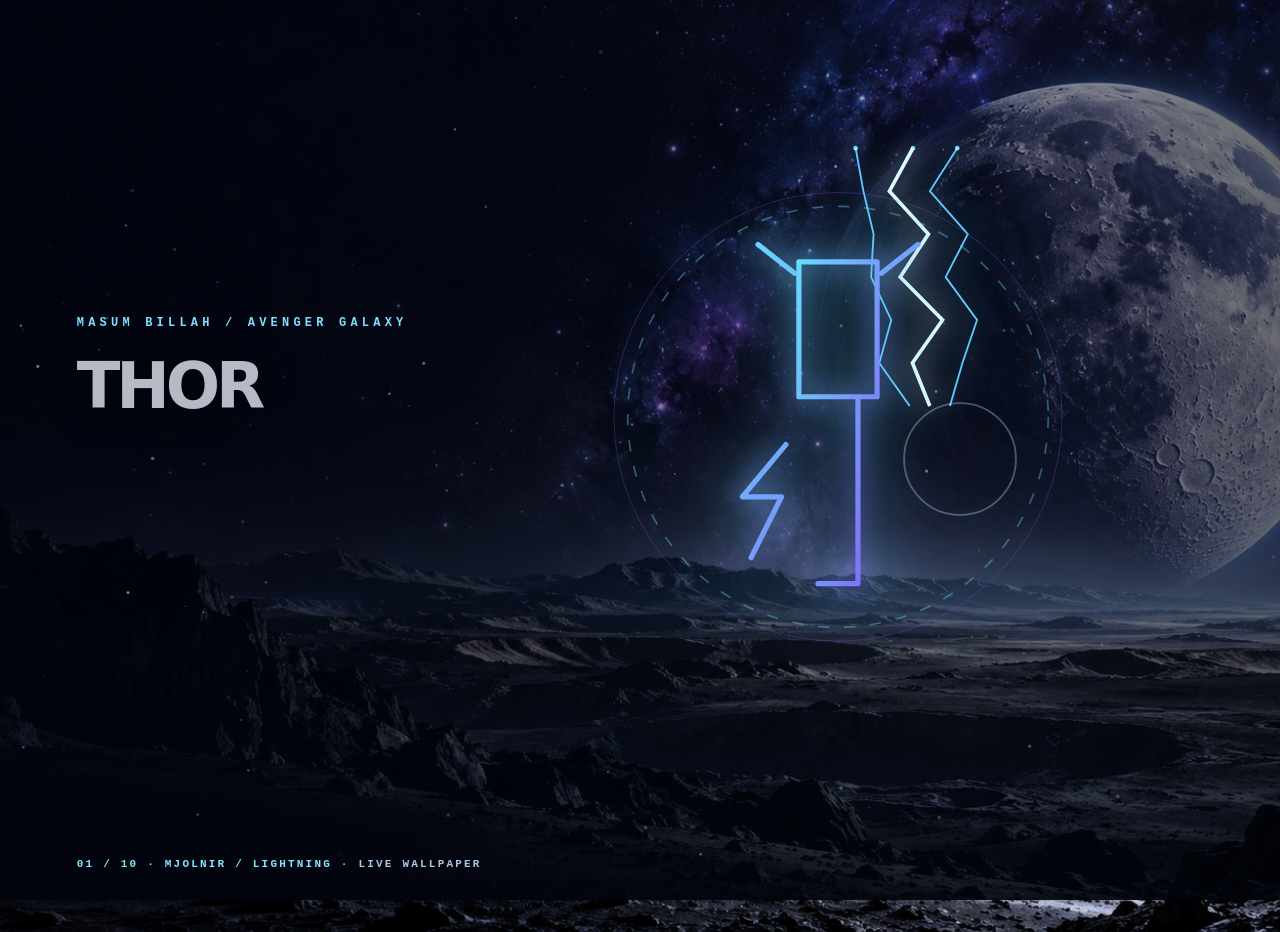
==== avenger-galaxy/wallpaper.html @ 28e288ff "Rename Hero Galaxy folder to Avenger Galaxy" ====
<!doctype html><html lang="en"><head><meta charset="utf-8"><meta name="viewport" content="width=device-width,initial-scale=1"><title>Avenger Galaxy • Live Wallpaper</title><link rel="stylesheet" href="style.css"></head><body class="wallpaper"><div id="scene-a" class="scene"></div><div id="scene-b" class="scene"></div><div class="veil"></div><canvas id="particles"></canvas><img id="art" class="hero-art" alt="Futuristic hero emblem"><main class="content"><div class="eyebrow">MASUM BILLAH / AVENGER GALAXY</div><h1 id="title">THOR</h1></main><div class="footer"><b id="count">01 / 10</b> · LIVE WALLPAPER</div><script src="app.js"></script></body></html>
---- avenger-galaxy/style.css ----
:root{color-scheme:dark;font-family:Inter,Segoe UI,system-ui,sans-serif}*{box-sizing:border-box}html,body{margin:0;width:100%;height:100%;overflow:hidden;background:#030511;color:#edf4ff}.scene{position:absolute;inset:-2%;background:center/cover no-repeat;opacity:0;transition:opacity 1.25s ease;transform:scale(1.03)}.scene.active{opacity:1;animation:slow-drift 12s ease-in-out alternate infinite}@keyframes slow-drift{to{transform:scale(1.105) translate(-.6%,.3%)}}.veil{position:absolute;inset:0;background:linear-gradient(90deg,rgba(1,4,14,.84),rgba(2,5,16,.32) 68%,rgba(1,3,10,.58)),linear-gradient(0deg,#02040ad9,transparent 35%)}#particles{position:absolute;inset:0;width:100%;height:100%;pointer-events:none}.hero-art{position:absolute;right:5%;top:9%;width:min(56vw,780px);height:75vh;max-height:730px;object-fit:contain;filter:drop-shadow(0 0 35px var(--accent));opacity:.88;transition:opacity .8s,transform 1.1s;transform:scale(.95)}.hero-art.enter{opacity:1;transform:scale(1.025)}.content{position:absolute;left:clamp(25px,6vw,100px);top:16%;width:min(590px,52vw);z-index:2}.eyebrow{font:600 12px/1.4 Consolas,monospace;letter-spacing:.35em;color:#80dfff}.content h1{font-size:clamp(45px,7vw,100px);line-height:.94;letter-spacing:-.065em;margin:24px 0 14px;text-shadow:0 5px 40px #03030c}.sub{letter-spacing:.22em;color:#a8b6d6;font-size:12px;font-weight:600}.search{display:flex;align-items:center;background:#0b142dce;border:1px solid #95cfff55;box-shadow:0 0 34px #47b9ff25;backdrop-filter:blur(15px);border-radius:16px;margin-top:45px;height:58px;padding:0 17px;gap:12px}.search span{font-size:24px;color:#7ad9fb}.search input{flex:1;min-width:0;border:0;outline:0;background:transparent;color:#fff;font:17px Segoe UI,sans-serif}.search input::placeholder{color:#a5b6d4}.links{display:flex;gap:11px;flex-wrap:wrap;margin-top:21px}.links a{color:#d6e8ff;text-decoration:none;padding:10px 14px;border:1px solid #78b5ed55;border-radius:11px;background:#0b142cb9;font-size:13px}.links a:hover{border-color:#80dfff;background:#214263}.footer{position:absolute;bottom:30px;left:clamp(25px,6vw,100px);font:600 11px Consolas,monospace;color:#a8c7df;letter-spacing:.2em;z-index:2}.footer b{color:#82e6ff}.wallpaper .search,.wallpaper .links,.wallpaper .sub{display:none}.wallpaper .content{top:35%}.wallpaper .content h1{font-size:clamp(38px,5vw,76px);opacity:.76}.wallpaper .hero-art{right:8%;width:min(53vw,750px)}@media(max-width:720px){.hero-art{right:-20%;width:90vw;top:18%;opacity:.45}.content{width:90vw;top:11%}.content h1{font-size:50px}.search{margin-top:26px}.footer{bottom:18px}}@media(prefers-reduced-motion:reduce){.scene.active{animation:none}.scene,.hero-art{transition:none}#particles{display:none}}
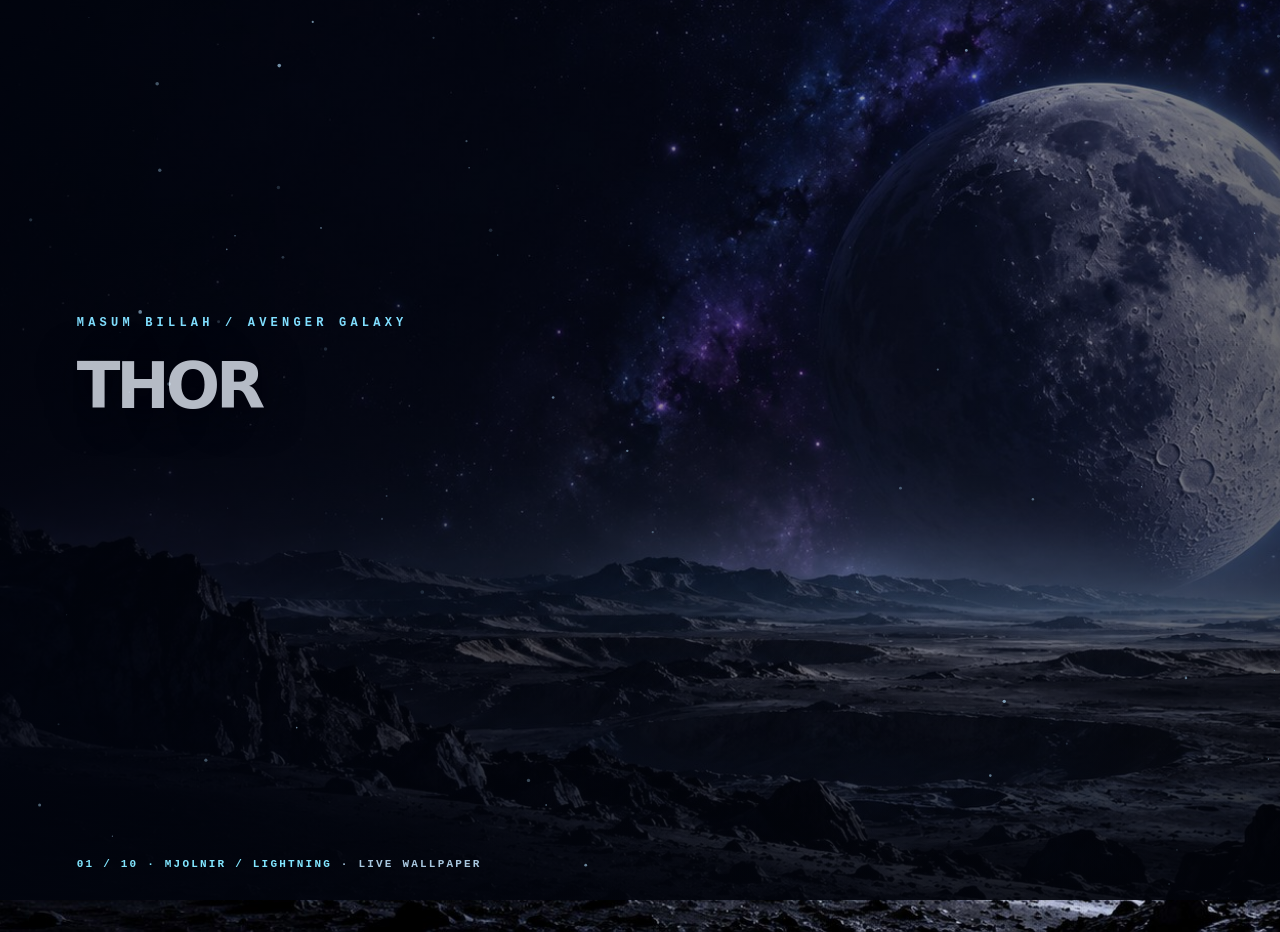
==== commit 0ab7ecea: "Remove Avenger power effects and emblems" ====
--- a/avenger-galaxy/wallpaper.html
+++ b/avenger-galaxy/wallpaper.html
@@ -1 +1 @@
-<!doctype html><html lang="en"><head><meta charset="utf-8"><meta name="viewport" content="width=device-width,initial-scale=1"><title>Avenger Galaxy • Live Wallpaper</title><link rel="stylesheet" href="style.css"></head><body class="wallpaper"><div id="scene-a" class="scene"></div><div id="scene-b" class="scene"></div><div class="veil"></div><canvas id="particles"></canvas><img id="art" class="hero-art" alt="Futuristic hero emblem"><main class="content"><div class="eyebrow">MASUM BILLAH / AVENGER GALAXY</div><h1 id="title">THOR</h1></main><div class="footer"><b id="count">01 / 10</b> · LIVE WALLPAPER</div><script src="app.js"></script></body></html>
+<!doctype html><html lang="en"><head><meta charset="utf-8"><meta name="viewport" content="width=device-width,initial-scale=1"><title>Avenger Galaxy • Live Wallpaper</title><link rel="stylesheet" href="style.css"></head><body class="wallpaper"><div id="scene-a" class="scene"></div><div id="scene-b" class="scene"></div><div class="veil"></div><canvas id="particles"></canvas><main class="content"><div class="eyebrow">MASUM BILLAH / AVENGER GALAXY</div><h1 id="title">THOR</h1></main><div class="footer"><b id="count">01 / 10</b> · LIVE WALLPAPER</div><script src="app.js"></script></body></html>
--- a/avenger-galaxy/style.css
+++ b/avenger-galaxy/style.css
@@ -1 +1,4 @@
-:root{color-scheme:dark;font-family:Inter,Segoe UI,system-ui,sans-serif}*{box-sizing:border-box}html,body{margin:0;width:100%;height:100%;overflow:hidden;background:#030511;color:#edf4ff}.scene{position:absolute;inset:-2%;background:center/cover no-repeat;opacity:0;transition:opacity 1.25s ease;transform:scale(1.03)}.scene.active{opacity:1;animation:slow-drift 12s ease-in-out alternate infinite}@keyframes slow-drift{to{transform:scale(1.105) translate(-.6%,.3%)}}.veil{position:absolute;inset:0;background:linear-gradient(90deg,rgba(1,4,14,.84),rgba(2,5,16,.32) 68%,rgba(1,3,10,.58)),linear-gradient(0deg,#02040ad9,transparent 35%)}#particles{position:absolute;inset:0;width:100%;height:100%;pointer-events:none}.hero-art{position:absolute;right:5%;top:9%;width:min(56vw,780px);height:75vh;max-height:730px;object-fit:contain;filter:drop-shadow(0 0 35px var(--accent));opacity:.88;transition:opacity .8s,transform 1.1s;transform:scale(.95)}.hero-art.enter{opacity:1;transform:scale(1.025)}.content{position:absolute;left:clamp(25px,6vw,100px);top:16%;width:min(590px,52vw);z-index:2}.eyebrow{font:600 12px/1.4 Consolas,monospace;letter-spacing:.35em;color:#80dfff}.content h1{font-size:clamp(45px,7vw,100px);line-height:.94;letter-spacing:-.065em;margin:24px 0 14px;text-shadow:0 5px 40px #03030c}.sub{letter-spacing:.22em;color:#a8b6d6;font-size:12px;font-weight:600}.search{display:flex;align-items:center;background:#0b142dce;border:1px solid #95cfff55;box-shadow:0 0 34px #47b9ff25;backdrop-filter:blur(15px);border-radius:16px;margin-top:45px;height:58px;padding:0 17px;gap:12px}.search span{font-size:24px;color:#7ad9fb}.search input{flex:1;min-width:0;border:0;outline:0;background:transparent;color:#fff;font:17px Segoe UI,sans-serif}.search input::placeholder{color:#a5b6d4}.links{display:flex;gap:11px;flex-wrap:wrap;margin-top:21px}.links a{color:#d6e8ff;text-decoration:none;padding:10px 14px;border:1px solid #78b5ed55;border-radius:11px;background:#0b142cb9;font-size:13px}.links a:hover{border-color:#80dfff;background:#214263}.footer{position:absolute;bottom:30px;left:clamp(25px,6vw,100px);font:600 11px Consolas,monospace;color:#a8c7df;letter-spacing:.2em;z-index:2}.footer b{color:#82e6ff}.wallpaper .search,.wallpaper .links,.wallpaper .sub{display:none}.wallpaper .content{top:35%}.wallpaper .content h1{font-size:clamp(38px,5vw,76px);opacity:.76}.wallpaper .hero-art{right:8%;width:min(53vw,750px)}@media(max-width:720px){.hero-art{right:-20%;width:90vw;top:18%;opacity:.45}.content{width:90vw;top:11%}.content h1{font-size:50px}.search{margin-top:26px}.footer{bottom:18px}}@media(prefers-reduced-motion:reduce){.scene.active{animation:none}.scene,.hero-art{transition:none}#particles{display:none}}
+:root{color-scheme:dark;font-family:Inter,Segoe UI,system-ui,sans-serif}*{box-sizing:border-box}html,body{margin:0;width:100%;height:100%;overflow:hidden;background:#030511;color:#edf4ff}.scene{position:absolute;inset:-2%;background:center/cover no-repeat;opacity:0;transition:opacity 1.25s ease;transform:scale(1.03)}.scene.active{opacity:1;animation:slow-drift 12s ease-in-out alternate infinite}@keyframes slow-drift{to{transform:scale(1.105) translate(-.6%,.3%)}}.veil{position:absolute;inset:0;background:linear-gradient(90deg,rgba(1,4,14,.84),rgba(2,5,16,.32) 68%,rgba(1,3,10,.58)),linear-gradient(0deg,#02040ad9,transparent 35%)}#particles{position:absolute;inset:0;width:100%;height:100%;pointer-events:none}.content{position:absolute;left:clamp(25px,6vw,100px);top:16%;width:min(590px,52vw);z-index:2}.eyebrow{font:600 12px/1.4 Consolas,monospace;letter-spacing:.35em;color:#80dfff}.content h1{font-size:clamp(45px,7vw,100px);line-height:.94;letter-spacing:-.065em;margin:24px 0 14px;text-shadow:0 5px 40px #03030c}.sub{letter-spacing:.22em;color:#a8b6d6;font-size:12px;font-weight:600}.search{display:flex;align-items:center;background:#0b142dce;border:1px solid #95cfff55;box-shadow:0 0 34px #47b9ff25;backdrop-filter:blur(15px);border-radius:16px;margin-top:45px;height:58px;padding:0 17px;gap:12px}.search span{font-size:24px;color:#7ad9fb}.search input{flex:1;min-width:0;border:0;outline:0;background:transparent;color:#fff;font:17px Segoe UI,sans-serif}.search input::placeholder{color:#a5b6d4}.links{display:flex;gap:11px;flex-wrap:wrap;margin-top:21px}.links a{color:#d6e8ff;text-decoration:none;padding:10px 14px;border:1px solid #78b5ed55;border-radius:11px;background:#0b142cb9;font-size:13px}.links a:hover{border-color:#80dfff;background:#214263}.footer{position:absolute;bottom:30px;left:clamp(25px,6vw,100px);font:600 11px Consolas,monospace;color:#a8c7df;letter-spacing:.2em;z-index:2}.footer b{color:#82e6ff}.wallpaper .search,.wallpaper .links,.wallpaper .sub{display:none}.wallpaper .content{top:35%}.wallpaper .content h1{font-size:clamp(38px,5vw,76px);opacity:.76}@media(max-width:720px){.content{width:90vw;top:11%}.content h1{font-size:50px}.search{margin-top:26px}.footer{bottom:18px}}@media(prefers-reduced-motion:reduce){.scene.active{animation:none}.scene{transition:none}#particles{display:none}}
+#particles{z-index:1}
+/* Search console */
+.console{margin-top:38px;border:1px solid #7ad9ff75;background:linear-gradient(140deg,#0c1b36e8,#111029da);border-radius:20px;padding:13px;box-shadow:0 0 42px #55d7ff29,inset 0 1px 0 #b2efff25;backdrop-filter:blur(18px)}.console-top{display:flex;justify-content:space-between;gap:12px;align-items:center;padding:2px 9px 12px;font:600 11px Consolas,monospace;letter-spacing:.16em;color:#8de6ff}.console-id small{color:#637e9d}.console-state{font-size:10px;color:#9bd5bd}.console .search{margin:0;box-shadow:inset 0 0 26px #16396244;background:#060e21b8;border-color:#7dd5ff5f;border-radius:13px}.console .search:focus-within{border-color:#80e4ff;box-shadow:0 0 23px #57cfff50}.search button{border:0;cursor:pointer;color:#b9eaff;background:none;font:22px Segoe UI,sans-serif;height:41px;min-width:39px}.search button:hover{color:#fff;text-shadow:0 0 18px #86e9ff}.voice-button.listening{color:#ff8db5;animation:mic-pulse 1.1s ease-in-out infinite}@keyframes mic-pulse{50%{text-shadow:0 0 20px #ff4580;transform:scale(1.1)}}.submit-button{background:#1b557e82!important;border-radius:9px!important}.engines{display:flex;gap:6px;flex-wrap:wrap;margin:12px 3px 5px}.engines button{cursor:pointer;border:1px solid #4f81ab55;background:#12234288;color:#8caac9;border-radius:8px;font:600 10px Consolas,monospace;letter-spacing:.07em;padding:7px 9px}.engines button:hover,.engines button.selected{border-color:#6ddcff;background:#1c4c70a8;color:#dcf8ff;box-shadow:0 0 15px #4bceff2f}.console-help{color:#8ca9cb;font:10px Consolas,monospace;letter-spacing:.06em;padding:6px 5px 0}.console-help strong{color:#7ee9ff}.content:has(.console){width:min(620px,55vw)}@media(max-width:720px){.content:has(.console){width:90vw}.console{margin-top:23px}.console-state{display:none}.engines button{font-size:9px}.console-help{font-size:9px}}
